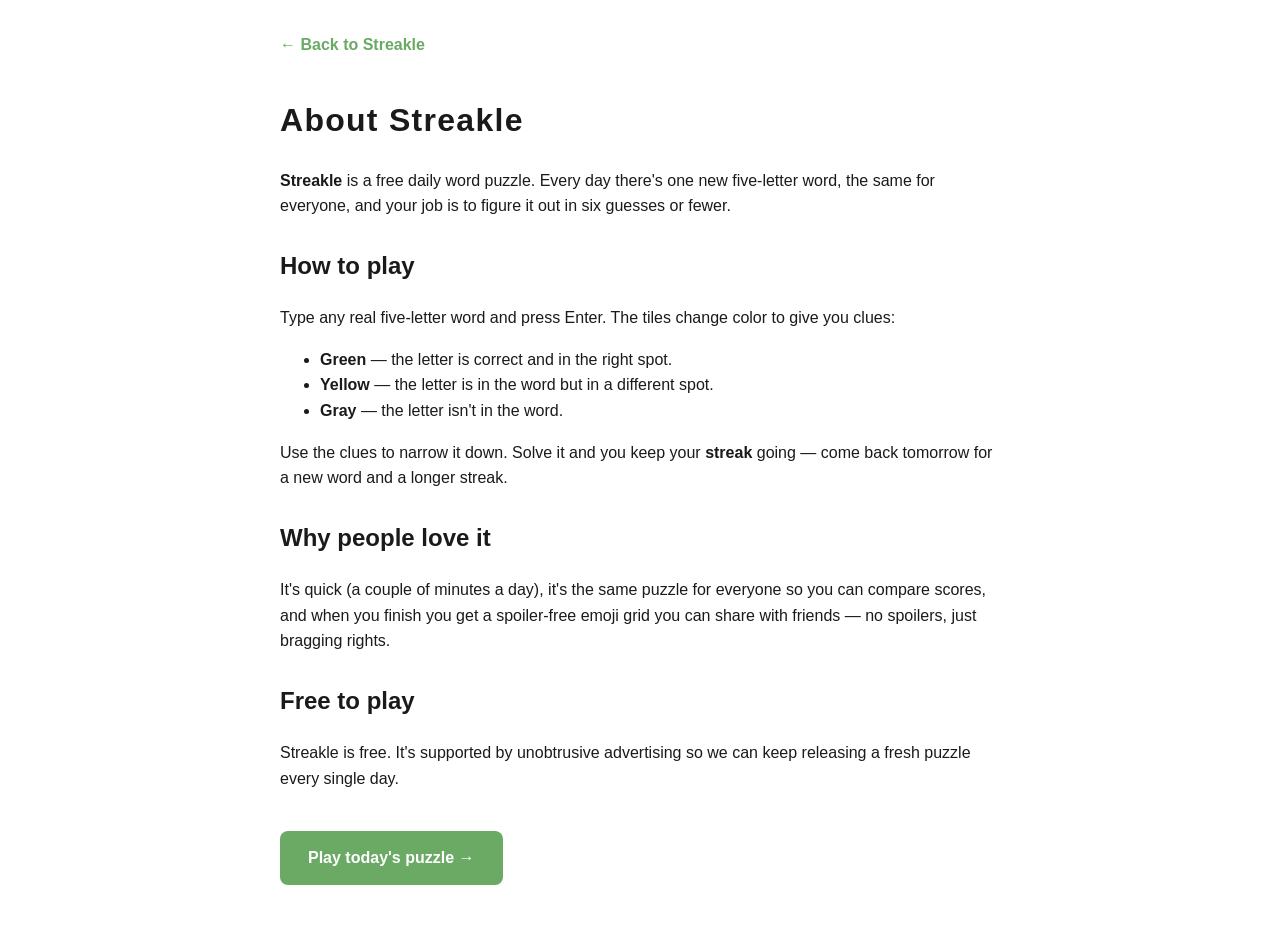
==== about.html @ be946b48 "Add earn-ready kit: legal pages, SEO, share image, ENTER hint, ad scaffolding - privacy.html + about" ====
<!DOCTYPE html>
<html lang="en">
<head>
  <meta charset="UTF-8" />
  <meta name="viewport" content="width=device-width, initial-scale=1.0" />
  <title>About — Streakle</title>
  <meta name="description" content="About Streakle — a free daily word puzzle. One new word every day; guess it in six tries and keep your streak alive." />
  <link rel="icon" href="assets/icon.svg" type="image/svg+xml" />
  <style>
    body { max-width: 720px; margin: 0 auto; padding: 32px 20px 64px; font-family: -apple-system, BlinkMacSystemFont, "Segoe UI", Roboto, Helvetica, Arial, sans-serif; line-height: 1.6; color: #1a1a1b; background: #fff; }
    h1 { letter-spacing: 0.04em; }
    a { color: #6aaa64; }
    .back { display: inline-block; margin-bottom: 16px; font-weight: 600; text-decoration: none; }
    h2 { margin-top: 28px; }
    .cta { display: inline-block; margin-top: 24px; background: #6aaa64; color: #fff; padding: 14px 28px; border-radius: 8px; font-weight: 700; text-decoration: none; }
  </style>
</head>
<body>
  <a class="back" href="./">← Back to Streakle</a>
  <h1>About Streakle</h1>

  <p><strong>Streakle</strong> is a free daily word puzzle. Every day there's one new five-letter word, the same for everyone, and your job is to figure it out in six guesses or fewer.</p>

  <h2>How to play</h2>
  <p>Type any real five-letter word and press Enter. The tiles change color to give you clues:</p>
  <ul>
    <li><strong>Green</strong> — the letter is correct and in the right spot.</li>
    <li><strong>Yellow</strong> — the letter is in the word but in a different spot.</li>
    <li><strong>Gray</strong> — the letter isn't in the word.</li>
  </ul>
  <p>Use the clues to narrow it down. Solve it and you keep your <strong>streak</strong> going — come back tomorrow for a new word and a longer streak.</p>

  <h2>Why people love it</h2>
  <p>It's quick (a couple of minutes a day), it's the same puzzle for everyone so you can compare scores, and when you finish you get a spoiler-free emoji grid you can share with friends — no spoilers, just bragging rights.</p>

  <h2>Free to play</h2>
  <p>Streakle is free. It's supported by unobtrusive advertising so we can keep releasing a fresh puzzle every single day.</p>

  <a class="cta" href="./">Play today's puzzle →</a>
</body>
</html>
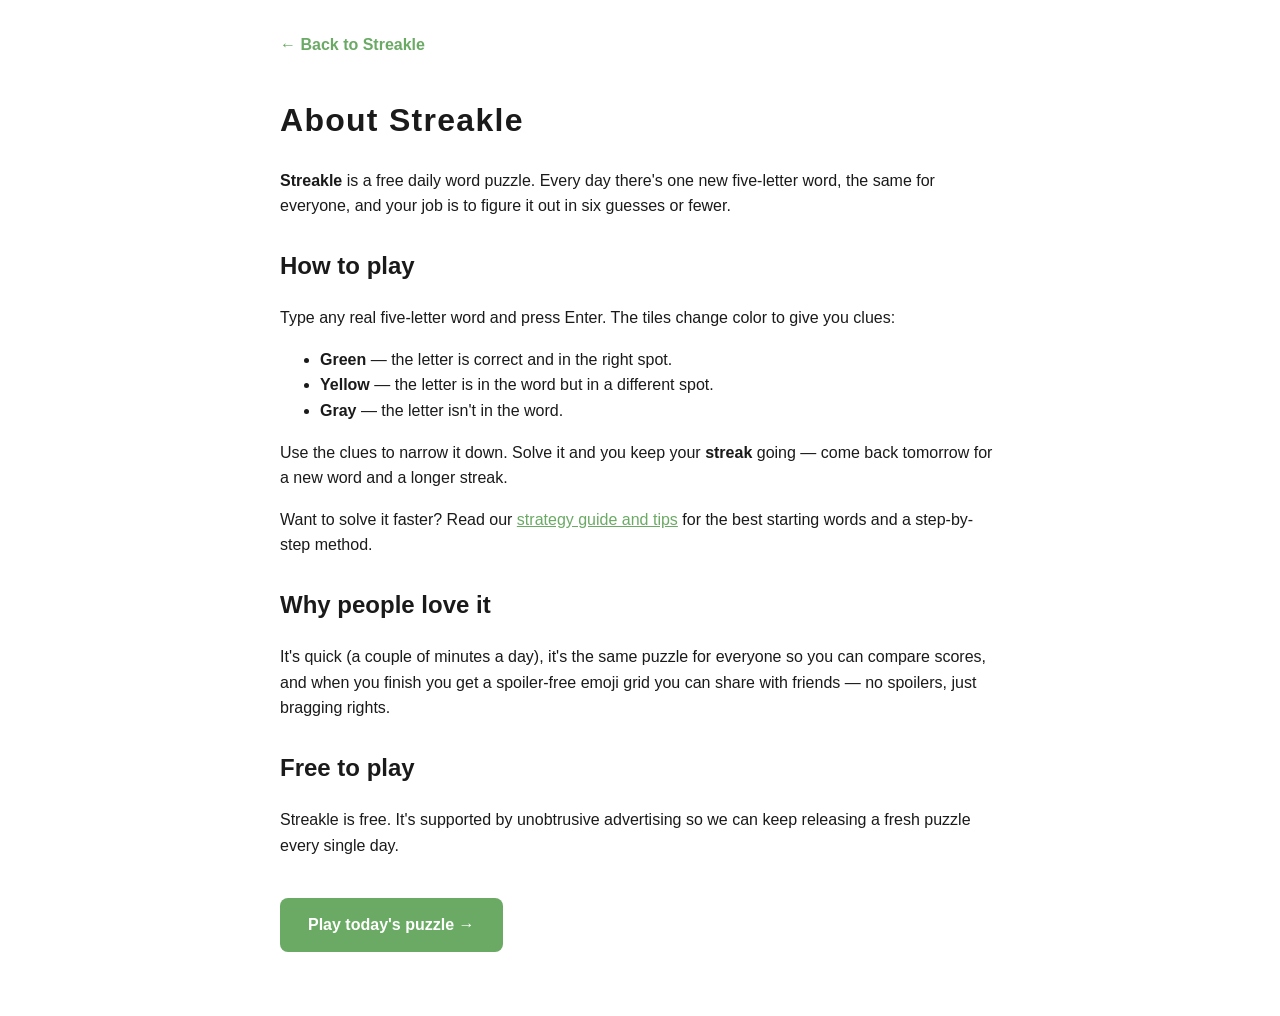
==== commit 81e656d8: "Add strategy/tips + FAQ content page to strengthen AdSense approval and SEO" ====
--- a/about.html
+++ b/about.html
@@ -30,6 +30,8 @@
   </ul>
   <p>Use the clues to narrow it down. Solve it and you keep your <strong>streak</strong> going — come back tomorrow for a new word and a longer streak.</p>
 
+  <p>Want to solve it faster? Read our <a href="strategy.html">strategy guide and tips</a> for the best starting words and a step-by-step method.</p>
+
   <h2>Why people love it</h2>
   <p>It's quick (a couple of minutes a day), it's the same puzzle for everyone so you can compare scores, and when you finish you get a spoiler-free emoji grid you can share with friends — no spoilers, just bragging rights.</p>
 
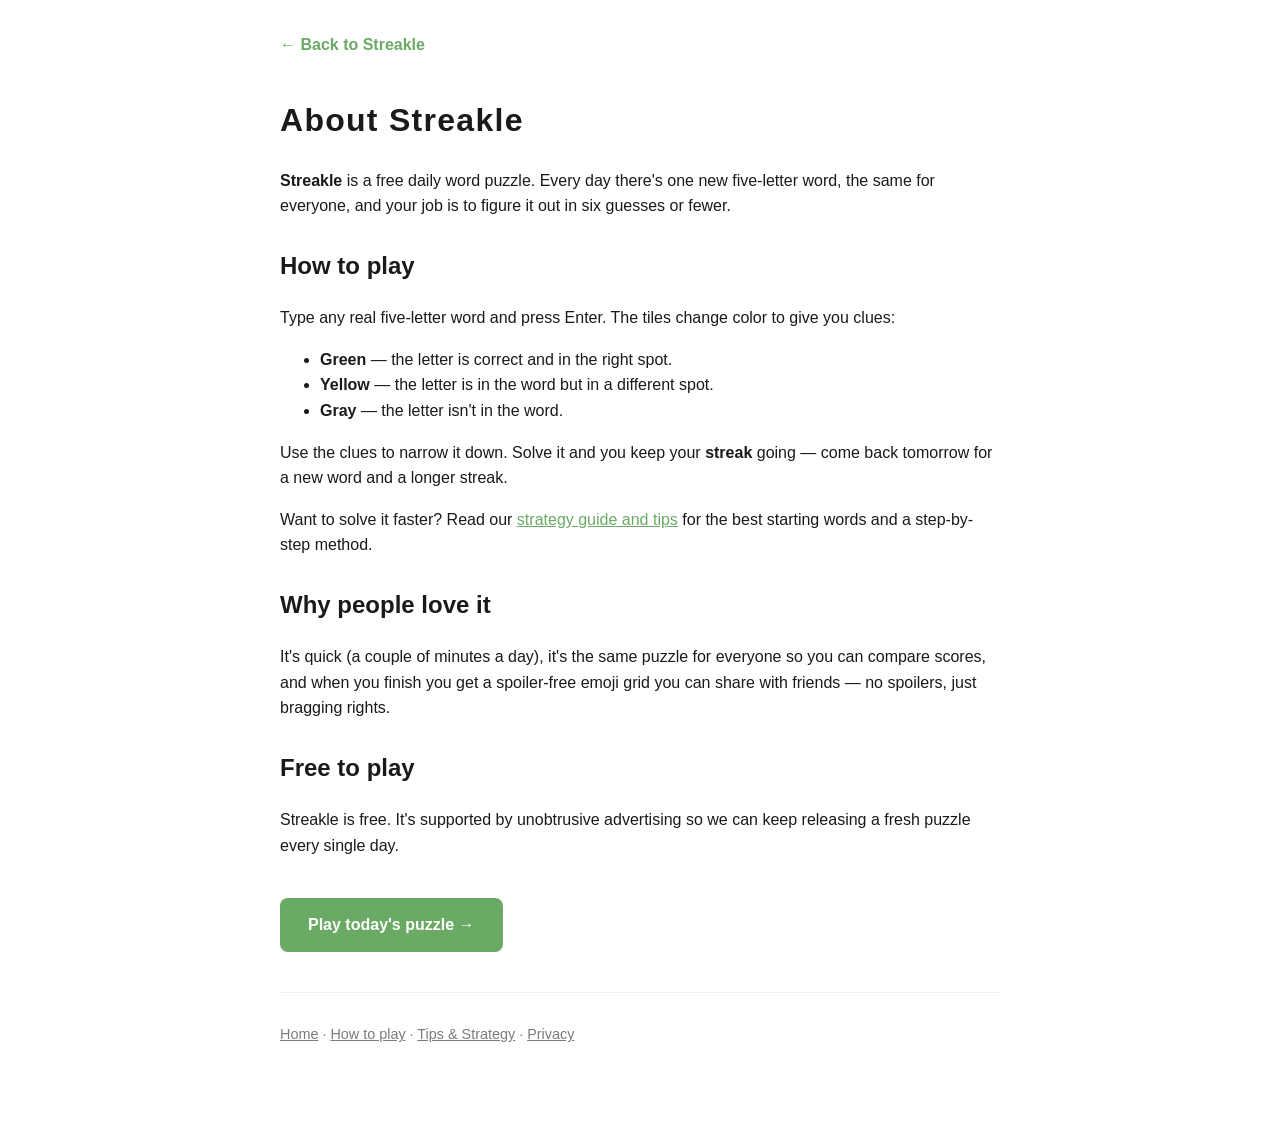
==== commit 3003d07c: "SEO pass: structured data, FAQ schema, social/canonical tags, How to Play page, internal linking, si" ====
--- a/about.html
+++ b/about.html
@@ -5,6 +5,13 @@
   <meta name="viewport" content="width=device-width, initial-scale=1.0" />
   <title>About — Streakle</title>
   <meta name="description" content="About Streakle — a free daily word puzzle. One new word every day; guess it in six tries and keep your streak alive." />
+  <link rel="canonical" href="https://streakle.bytewise.live/about.html" />
+  <meta property="og:title" content="About Streakle" />
+  <meta property="og:description" content="A free daily five-letter word puzzle. One new word every day — guess it in six tries and keep your streak alive." />
+  <meta property="og:type" content="website" />
+  <meta property="og:url" content="https://streakle.bytewise.live/about.html" />
+  <meta property="og:image" content="https://streakle.bytewise.live/assets/og-image.png" />
+  <meta name="twitter:card" content="summary_large_image" />
   <link rel="icon" href="assets/icon.svg" type="image/svg+xml" />
   <style>
     body { max-width: 720px; margin: 0 auto; padding: 32px 20px 64px; font-family: -apple-system, BlinkMacSystemFont, "Segoe UI", Roboto, Helvetica, Arial, sans-serif; line-height: 1.6; color: #1a1a1b; background: #fff; }
@@ -14,6 +21,8 @@
     h2 { margin-top: 28px; }
     .cta { display: inline-block; margin-top: 24px; background: #6aaa64; color: #fff; padding: 14px 28px; border-radius: 8px; font-weight: 700; text-decoration: none; }
   </style>
+  <!-- Google AdSense -->
+  <script async src="https://pagead2.googlesyndication.com/pagead/js/adsbygoogle.js?client=ca-pub-4400023475704778" crossorigin="anonymous"></script>
 </head>
 <body>
   <a class="back" href="./">← Back to Streakle</a>
@@ -39,5 +48,9 @@
   <p>Streakle is free. It's supported by unobtrusive advertising so we can keep releasing a fresh puzzle every single day.</p>
 
   <a class="cta" href="./">Play today's puzzle →</a>
+
+  <footer style="margin-top:40px;padding-top:16px;border-top:1px solid #eee;font-size:0.9em;color:#787c7e;">
+    <p><a href="./" style="color:#787c7e;">Home</a> &middot; <a href="how-to-play.html" style="color:#787c7e;">How to play</a> &middot; <a href="strategy.html" style="color:#787c7e;">Tips &amp; Strategy</a> &middot; <a href="privacy.html" style="color:#787c7e;">Privacy</a></p>
+  </footer>
 </body>
 </html>
